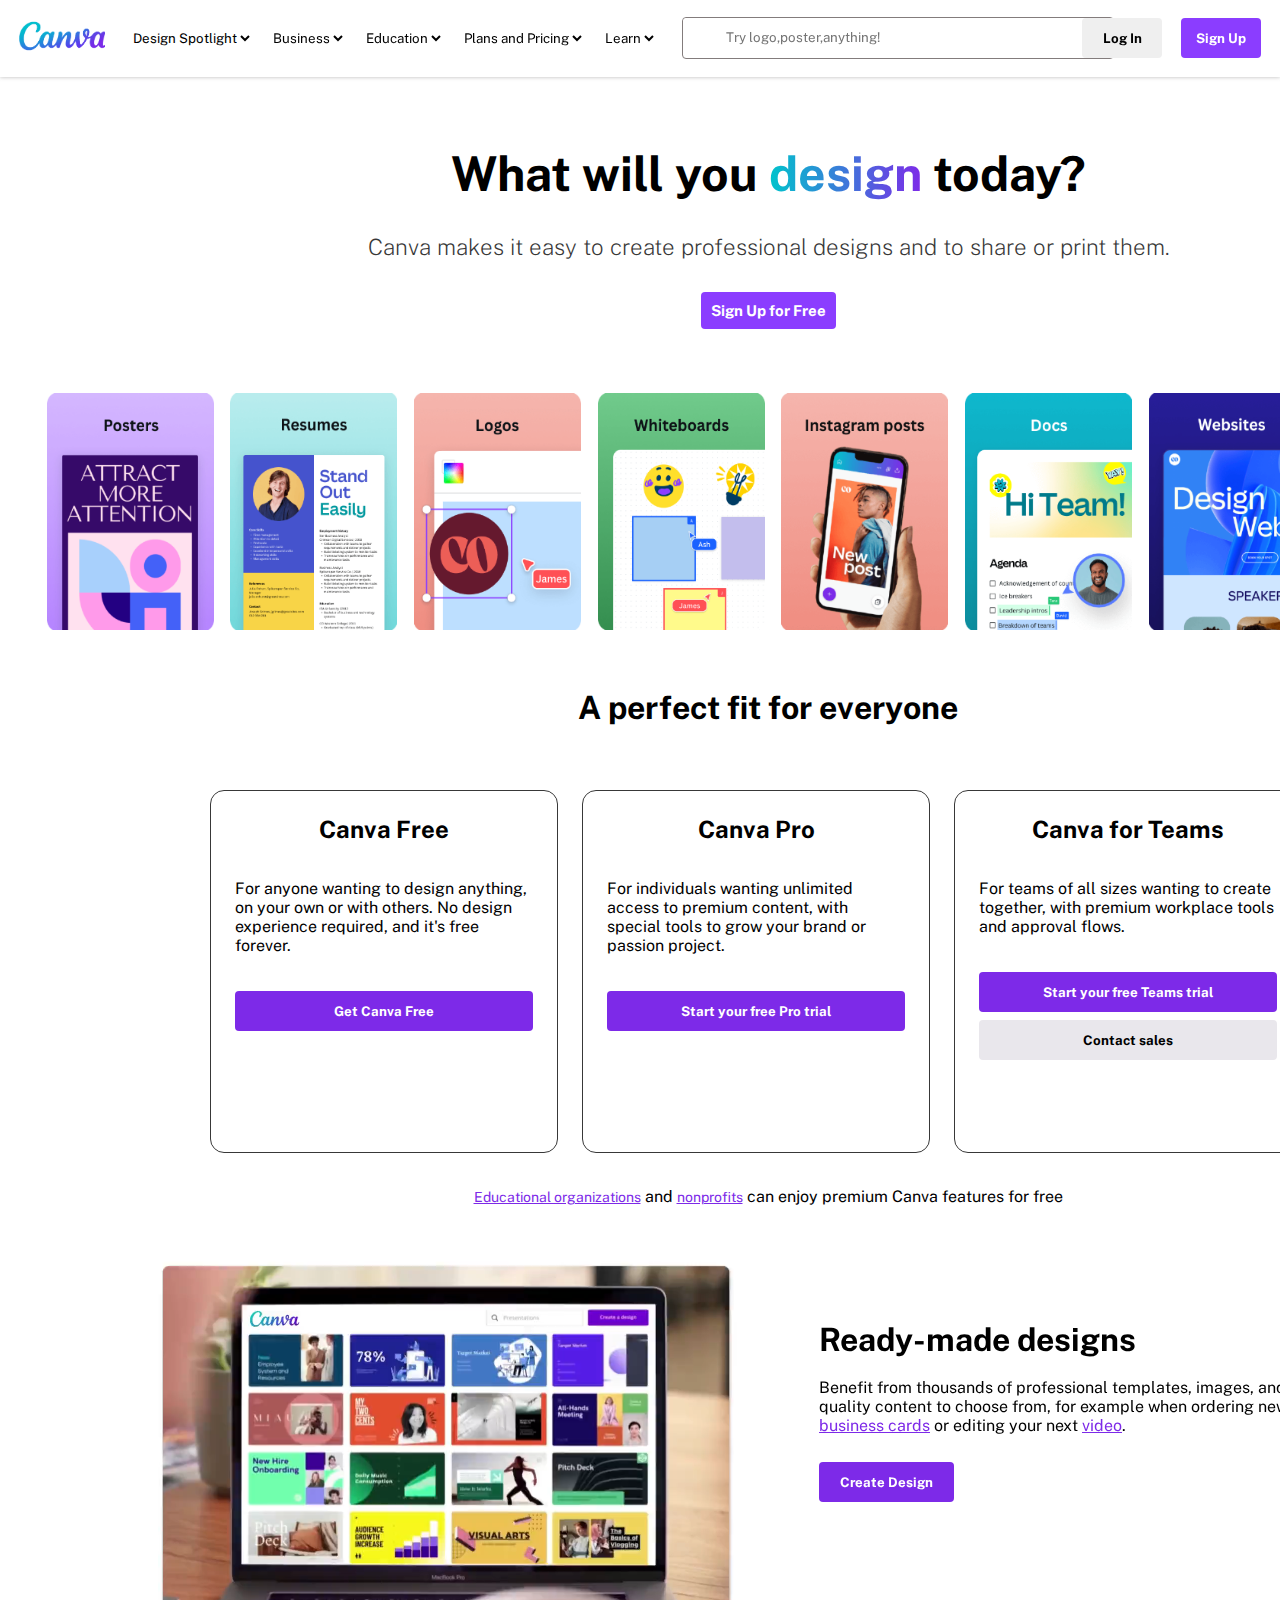
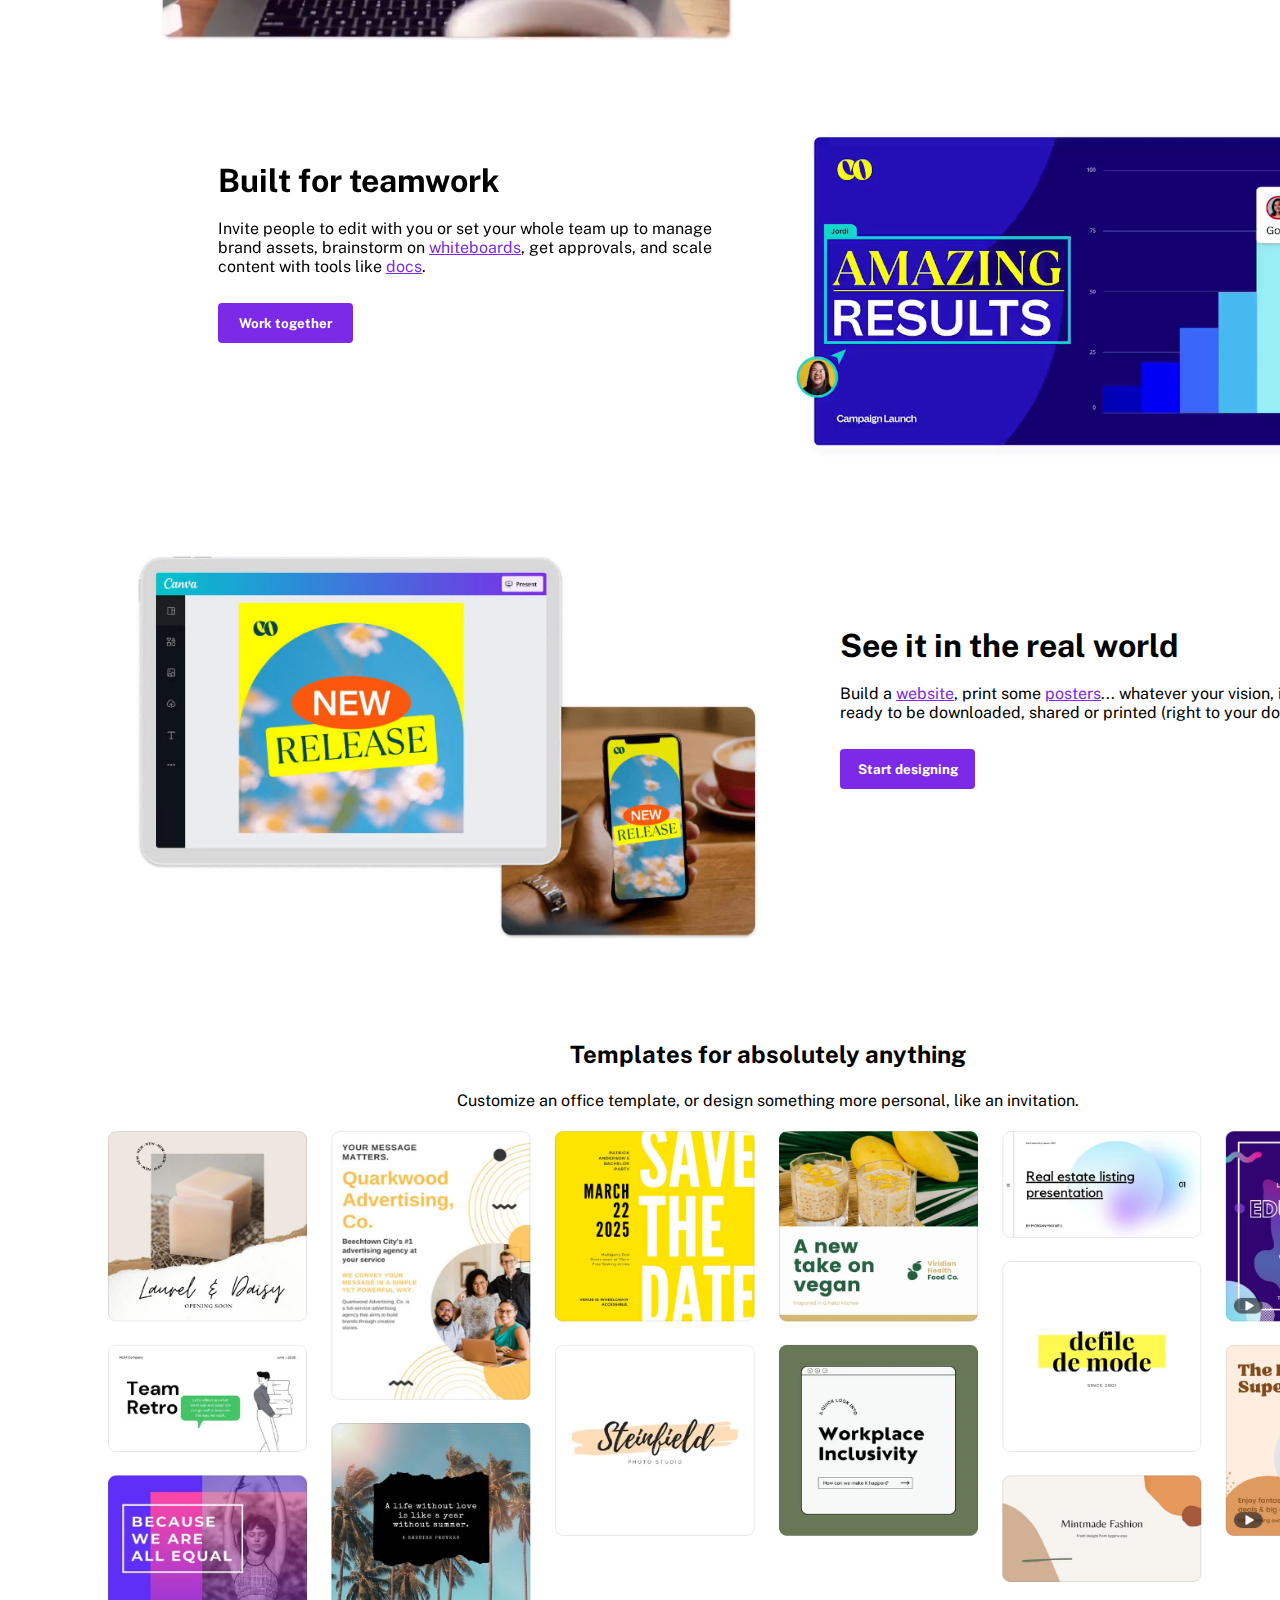
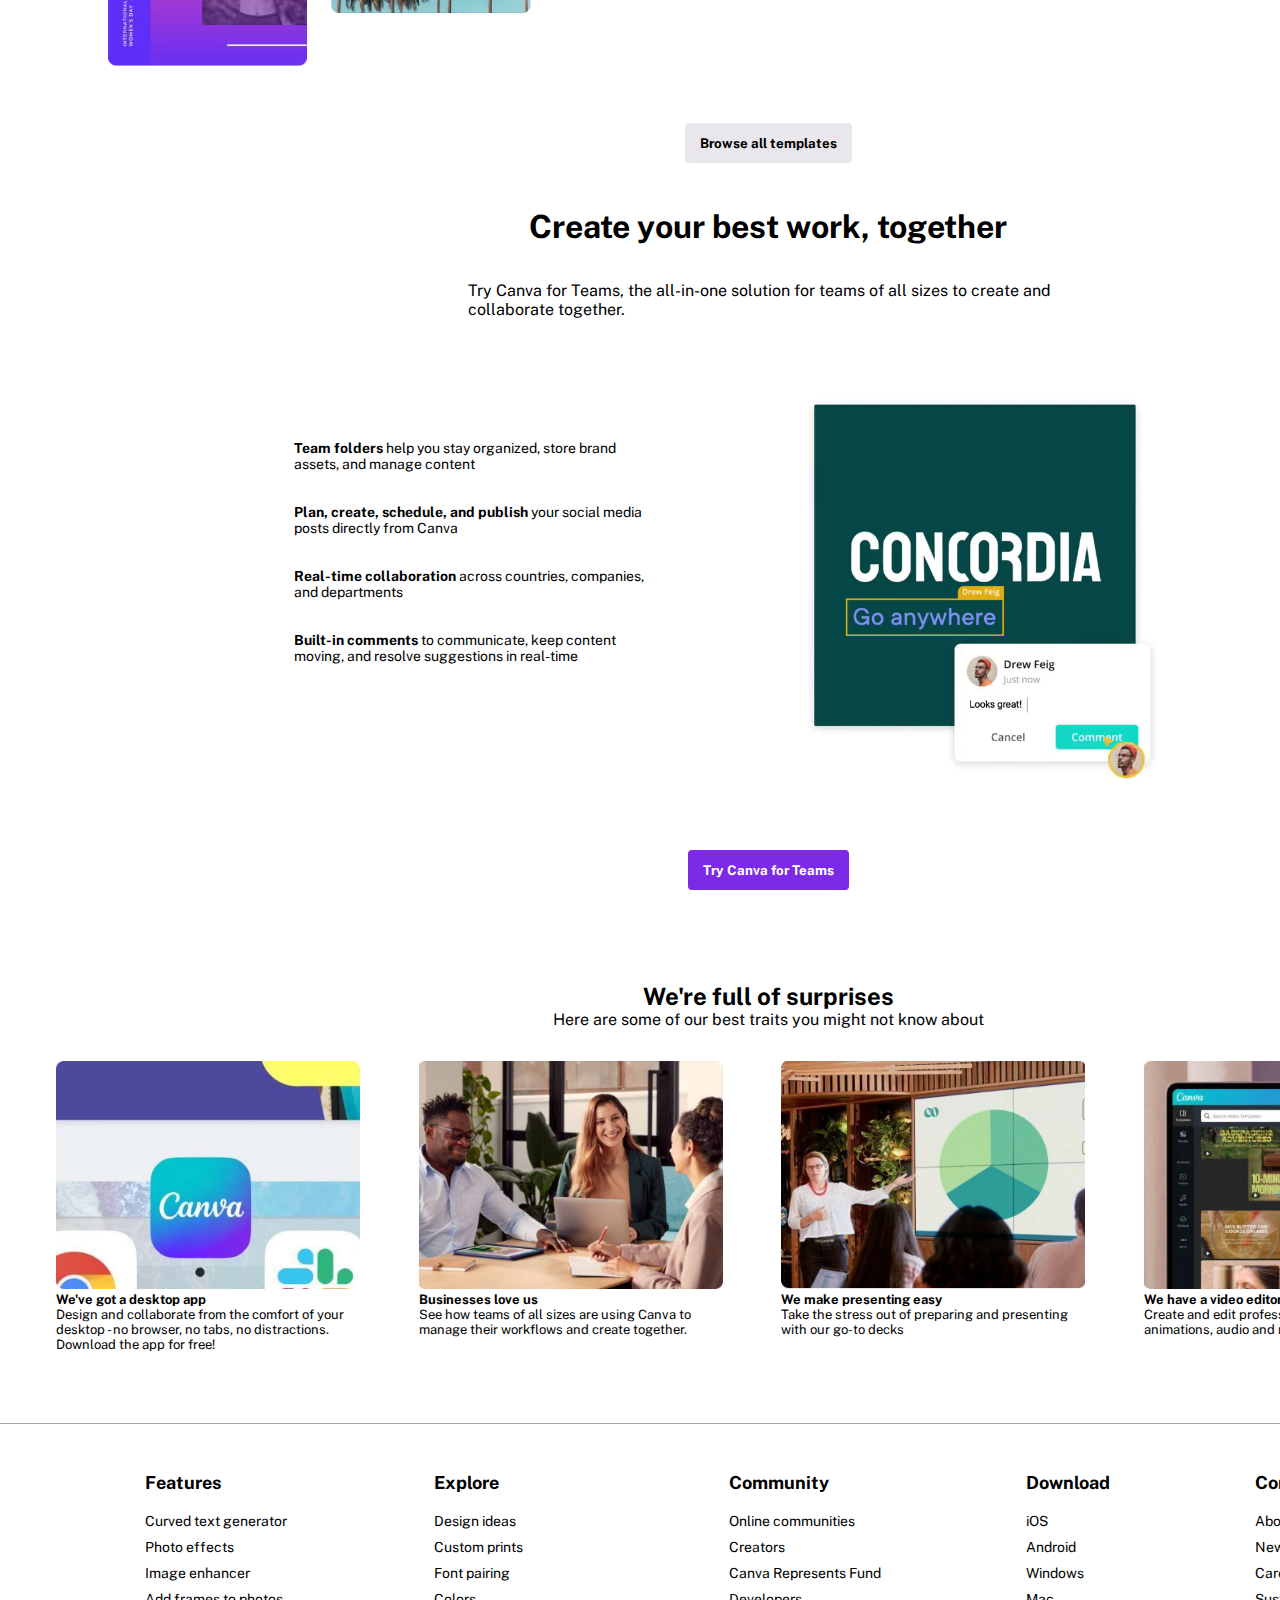
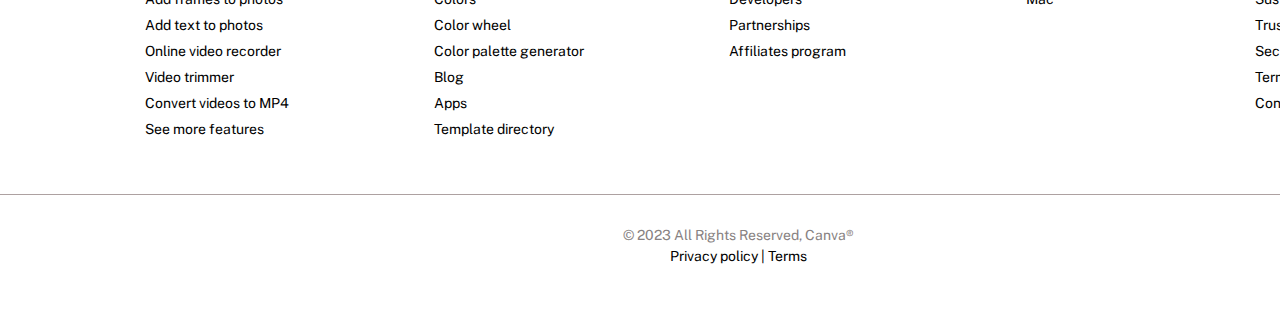
==== canva/Index.html @ d854a6c0 "Update and rename canva2.html to Index.html" ====
<!DOCTYPE html>
<html lang="en">
<head>
    <meta charset="UTF-8">
    <meta name="viewport" content="width=device-width, initial-scale=1.0">
    <title>Free Design Tool: Presentations,Video,Social Media | Canva</title>
    <link rel="icon" href="Canva_icon.png">
    <link rel="stylesheet" href="canva2.css">
    <link rel="stylesheet" href="navbar.css">
    <link rel="stylesheet" href="https://cdnjs.cloudflare.com/ajax/libs/font-awesome/6.4.0/css/all.min.css" integrity="sha512-iecdLmaskl7CVkqkXNQ/ZH/XLlvWZOJyj7Yy7tcenmpD1ypASozpmT/E0iPtmFIB46ZmdtAc9eNBvH0H/ZpiBw==" crossorigin="anonymous" referrerpolicy="no-referrer" />
    <link rel="preconnect" href="https://fonts.googleapis.com">
    <link rel="preconnect" href="https://fonts.gstatic.com" crossorigin>
    <link href="https://fonts.googleapis.com/css2?family=Public+Sans:wght@200;300" rel="stylesheet">
    <link href="https://cdn.jsdelivr.net/npm/bootstrap@5.3.2/dist/css/bootstrap.min.css" rel="stylesheet" integrity="sha384-T3c6CoIi6uLrA9TneNEoa7RxnatzjcDSCmG1MXxSR1GAsXEV/Dwwykc2MPK8M2HN" crossorigin="anonymous">
</head>
<body>

<header>
    <div class="nav-bar">
        <div class="nav-logo">
            <div class="logo"></div>
        </div>
        <div class="search-select ">
          <button class="selbtn"><select><option>Design Spotlight</option></select></button> 
           <button class="selbtn"><select><option>Business</option></select></button>
           <button class="selbtn"><select><option>Education</option></select></button>
           <button class="selbtn"><select><option>Plans and Pricing</option> </select></button>
          <button class="selbtn"><select> <option>Learn</option></select></button> 
           
        </div>

        <div class="nav-search border">
            <div class="search-icon">
                <i class="fa-solid fa-magnifying-glass"></i>
            </div>
            <form class="search" action="https://www.canva.com/design/play">
                <input type="text" class="search-input" placeholder="Try logo,poster,anything!" name="locale"/>
                </form>
            </div>
            <i class="fa-regular fa-circle-question fa-lg help"></i>
    
            
            <div class="buttons">
                <button class="btns btn1">Log In</button>
                <button class="btns btn2">Sign Up</button>
            </div>  
        </div>
</header>

<main>
    <div class="hero">
        <div class="hero-container">
        <div class="hero-msg">
            <h1>What will you <span class="design">design</span> today?</h1>
            <h3>Canva makes it easy to create professional designs and to share or print them.</h3>
            <button class=" signup">Sign Up for Free</button>
        </div>

        <div class="cards">
                 <div class="imgs">
                 <img src="1stcard.png"> 
                 <img src="2ndcard.png">
                 <img src="3card.png">
                 <img src="5thcard.png">
                 <img src="3rdlast.png">
                 <img src="4thcard.png">
                 <img src="4rthlast.png">
                 <img src="5thlast.png">
             </div>
          </div>
        </div>

        <!-- <div class="slide-container">
            <div class="slide-content">
                <div class="card-wrapper">
                    <div class="card">
                        <div class="image-content">
                            <span class="overlay"></span>
                            <div class="card-image">
                                <img src="" alt="" class="card-img">
                            </div>
                        </div>
                    </div>
                </div>
            </div>
        </div> -->

    </div>


        <div class="heading">
            <div class="perfect"><h2>A perfect fit for everyone</h2>  </div>
             
        
  
        <div class="main">
        <!-- <div class="cardo">
            <h6 class="card-title">Canva Free</h6>
            <div class="card-body">
              <p class="card-text">For anyone wanting to design anything, on your own or with others. No design experience required, and it's free forever.</p>
            </div>
            <button class="button but1">Get Canva Free</button></div>


            <div class="cardo">
                <h6 class="card-title"><i class="fa-solid fa-crown" style="color: #ecbc36;"></i> Canva Pro</h6>
                <div class="card-body">
                  <p class="card-text">For individuals wanting unlimited access to premium content, with special tools to grow your brand or passion project.</p>
                </div>
                 <button class="button but1 ">Start your free Pro trial</button> 
                </div> -->

                <div class="cardo" >
                    <h6 class="card-title"> Canva Free</h6>
                   
                    <div class="card-body">
                      <p class="card-text">For anyone wanting to design anything, on your own or with others. No design experience required, and it's free forever.</p>
                    </div>
                    <button class="button btn3">Get Canva Free</button>
                    <button class="btn4"style="display: none;">Contact sales</button>
                </div>


                 <div class="cardo" >
                    <h6 class="card-title"><i class="fa-solid fa-crown" style="color: #ecbc36;"></i> Canva Pro</h6>
                    
                    <div class="card-body">
                      <p class="card-text">For individuals wanting unlimited access to premium content, with special tools to grow your brand or passion project.</p>
                    </div>
                    <button class="button btn3">Start your free Pro trial</button>
                    <button class="btn4" style="display: none;">Contact sales</button>
                </div>


                <div class="cardo" >
                    <h6 class="card-title"><i class="fa-solid fa-crown" style="color: #ecbc36;"></i> Canva for Teams</h6>
                    
                    <div class="card-body">
                      <p class="card-text">For teams of all sizes wanting to create together, with premium workplace tools and approval flows.</p>
                    </div>
                    <button class="button btn3">Start your free Teams trial</button>
                    <button class="btn4">Contact sales</button>
                </div>
                    </div>
        </div>

        <div class="link">
            <a href="#" style="font-size: 14px;">Educational organizations</a> and <a href="#" style="font-size: 14px;">nonprofits</a> can enjoy premium Canva features for free</a>
            </div>

        
        <div class="vid-crd-tag">
            <div class="vid-crd">
             <div class="video">
                 <video width="602" height="391" autoplay muted>
                     <source src="Ready-made designs.mp4" type="video/mp4">
                     <source src="Ready-made designs.ogg" type="video/ogg">
                   </video>
             </div>
             <div class="vid-card">
                 <h6 class="vid-card-title">Ready-made designs</h6>
                 <div class="vid-card-body">
                   <p class="vid-card-text">Benefit from thousands of professional templates, images, and quality content to choose from, for example when ordering new <a href="#">business cards</a> or editing your next <a href="#">video</a>.</p>
                   <button class="vid-btn">Create Design</button>
                 </div>
                 </div>
             </div>
             <div class="vid-crd">
                 <div class="vid-card">
                     <h6 class="vid-card-title">Built for teamwork</h6>
                     <div class="vid-card-body">
                       <p class="vid-card-text">Invite people to edit with you or set your whole team up to manage brand assets, brainstorm on <a href="#">whiteboards</a>, get approvals, and scale content with tools like <a href="#">docs</a>.</p>
                       <button class="vid-btn">Work together</button>
                     </div>
                     </div>
                     <div class="video">
                         <video width="600" height="388" autoplay muted>
                             <source src="Built for teamwork.mp4" type="video/mp4">
                             <source src="Built for teamwork.ogg" type="video/ogg">
                           </video>
                     </div>
                 </div>

                 <div class="vid-crd">
                    <div class="video">
                        <img src="benefits.png.png">
                    </div>
                    <div class="vid-card">
                        <h6 class="vid-card-title">See it in the real world</h6>
                        <div class="vid-card-body">
                          <p class="vid-card-text">Build a <a href="#">website</a>, print some <a href="#">posters</a>... whatever your vision, it's ready to be downloaded, shared or printed (right to your door!).</p>
                          <button class="vid-btn">Start designing</button>
                        </div>
                        </div></div>
             </div>

             <div class="gallery">
                <h6 class="vid-card-title gal">Templates for absolutely anything</h6>
                <p>Customize an office template, or design something more personal, like an invitation.</p>

                <img src="gallery.png">
                <button class="browse">Browse all templates</button>
                
             </div>

             <div class="best">
                <div class="first">
                <div class="head"><h2 style="margin-bottom: 0px;">Create your best work, together</h2>
                    <p class="card-body">Try Canva for Teams, the all-in-one solution for teams of all sizes to create and collaborate together.</p>
                </div>
                </div>


                <div class="vid-crd">
                    <div class="un-ord">
                        <div class="icon list">
                       <p><i class="fa-regular fa-folder-closed fa-lg"></i></p>
                        <ul ><b>Team folders</b> help you stay organized, store brand assets, and manage content</ul>
                        </div>
                        <div class="icon list">
                           <p><i class="fa-solid fa-mobile-screen-button fa-xl"></i></p>
                           <ul><b>Plan, create, schedule, and publish </b>your social media posts directly from Canva</ul>
                        </div>
                        <div class="icon list">
                           <p style="font-size: 20px;"><i class="fa-solid fa-user-plus fa-sm"></i></p>
                        <ul ><b>Real-time collaboration</b> across countries, companies, and departments</ul>
                        </div>
                        <div class="icon list">
                           <p><i class="fa-regular fa-comment fa-lg"></i></p>
                           <ul><b>Built-in comments</b> to communicate, keep content moving, and resolve suggestions in real-time</ul>
                        </div>
                        </div>
                        
                        <div class="vid1">
                            <video width="628" height="464" autoplay muted>
                                <source src="concordia.mp4" type="video/mp4">
                              </video>
                        </div>
                    </div>
                    <div class="but"><button class="teams">Try Canva for Teams</button></div>
             </div>
             <div class="last">
                <h6>We're full of surprises</h6>
                <p class="last-card-body">Here are some of our best traits you might not know about</p>            
                <div class="last-crd">
                        <div class="imgs">
                        <div class="pics">
                            <img src="lastpic1.png">
                            <div class="picttitle"><b>We've got a desktop app</b></div>
                            <div class="picbody">Design and collaborate from the comfort of your desktop - no browser, no tabs, no distractions. Download the app for free!</div>
                        </div>
                        <div class="pics">
                            <img src="lastpic2.png">
                            <div class="picttitle"><b>Businesses love us</b></div>
                            <div class="picbody">See how teams of all sizes are using Canva to manage their workflows and create together.</div>
                        </div>
                        <div class="pics">
                            <img src="lastpic3.png">
                            <div class="picttitle"><b>We make presenting easy</b></div>
                            <div class="picbody">Take the stress out of preparing and presenting with our go-to decks</div>
                        </div>
                        <div class="pics">
                            <img src="lastpic4.png">
                            <div class="picttitle"><b>We have a video editor</b></div>
                            <div class="picbody">Create and edit professional videos with easy animations, audio and more.</div>
                        </div>
                        </div>
                </div>
            </div>       
</main>

<footer>
    
    <div class="footerplanel">
        
        <div class="ul1">
        <ul>
            <p><b>Features</b></p>  
                    <a>Curved text generator</a>
                    <a>Photo effects</a>
                    <a>Image enhancer</a>
                    <a>Add frames to photos</a>
                    <a>Add text to photos</a>
                    <a>Online video recorder</a>
                    <a>Video trimmer</a>
                    <a>Convert videos to MP4</a>
                    <a>See more features</a>
                    
        </ul>
    </div>
    <div class="ul2">
        <ul>
            <p><b>Explore</b></p>
            <a>Design ideas</a>
            <a>Custom prints</a>
            <a>Font pairing</a>
            <a>Colors</a>
            <a>Color wheel</a>
            <a>Color palette generator</a>
            <a>Blog</a>
            <a>Apps</a>
            <a>Template directory</a>
            <a></a>
        </ul>
    </div>

        <div class="ul3">
        <ul>
            <p><b>Community</b></p>
            <a>Online communities</a>
            <a>Creators</a>
            <a>Canva Represents Fund</a>
            <a>Developers</a>
            <a>Partnerships</a>
            <a>Affiliates program</a>
            
        </ul>
    </div>

        <div class="ul4">
        <ul>
            <p><b>Download</b></p>
            <a>iOS</a>
            <a>Android</a>
            <a>Windows</a>
            <a>Mac</a>
        </ul>
    </div>

        <div class="ul5">
        <ul>
            <p><b>Company</b></p>
            <a>About</a>
            <a>Newsroom</a>
            <a>Careers</a>
            <a>Sustainability</a>
            <a>Trust Center</a>
            <a>Security</a>
            <a>Terms and Privacy</a>
            <a>Contact Sales</a>
        </ul>
    </div>
    </div>

    <div class="copyright">
        <p class="emh">© 2023 All Rights Reserved, Canva®</p>
        <p>Privacy policy | Terms</p>
    </div>
    
</footer>
    <!-- <script src="javas.js"></script>
    <script src="https://cdn.jsdelivr.net/npm/bootstrap@5.3.2/dist/js/bootstrap.bundle.min.js" integrity="sha384-C6RzsynM9kWDrMNeT87bh95OGNyZPhcTNXj1NW7RuBCsyN/o0jlpcV8Qyq46cDfL" crossorigin="anonymous"></script> -->
</body>
</html>
---- canva/canva2.css ----
*{  
    margin: 0;
    font-family: 'Public Sans', sans-serif;
    
}

body{
    display: grid;
    /* grid-template-rows: 70px 100%;  */
}


main{
   margin: 130px 0 0;
    padding: 0 30px;
    height: 4493px;
    width: 100%;
    align-items: center;
    display: flex;
    flex-direction: column;
    /*flex-wrap: nowrap; */
    justify-content: center;
   
    
}
.hero{
    height: 30rem;
    width: 100%;
    background-color: white;
    /* display: flex; */
    flex-wrap: nowrap;
    justify-items:center;
    justify-content:center;
    align-items:center;
    text-align: center;
    margin-bottom: 64px;
}

.hero-container{
    height: 29rem;
    width: 100%;
   
}

.hero-msg{
    color: black;
    display: block;
    height: 184px;
    /* width: 936px; */
    margin:0px 220px 32px ;
    padding: 0px 30px;
    align-self: center;
    align-items: center;
    justify-content:center;
    text-align: center;
}

h1{
    font-size: 3rem;
    margin-bottom: 2rem;
    
}

h3{
    color: #383838;
    font-weight: 200;
    font-size: 1.4rem;
}

.design{
   background: linear-gradient(90deg,#00c4cc,#7d2ae8);
   background-clip:unset;
   -webkit-background-clip: text;
   -webkit-text-fill-color:transparent;
    
}

.signup{
    margin-top: 2rem;
    color: #fff;
    background-color: #8B3Dff;
    border: none;
    /* height: 44px; */
    text-align:center;
    /* align-items: center; */
    /* width: 120px; */
    border-radius: 4px;
    font-weight: 700;
    font-size: 15px;
    padding: 10px;

}

.cards img{
    height: 237px;
    width: 167px;
    margin-left: 10px;
    margin-top: 2rem;
   
}
.heading{
   height: 442px;
    /* width: 1288px; */
    margin: 0;
    justify-content: center;
    align-items: center;
}
.perfect{
    margin-bottom: 4rem;
}
h2{
    font-size: 32px;
    font-weight: 700;
    text-align: center;
    
}

.main{
    width: 100%;
    display: flex;
    justify-content:center;
    margin-bottom: 0;
}

.cardo{
    height: 313px;
    width: 297.7px;
    justify-content:flex-start;
    padding: 24px;
    border: 1px solid #383838;
    border-radius: 14px;
    margin-right: 24px;
}



h6{
    font-size: 1.5rem;
    font-weight: 700;
    text-align: center;
}

.card-body{
    padding: 20px 0 20px;
    width: 100%;
    text-align:start;
    margin-top: 1rem;
}

.button{
    height: 2.5rem;
    color: #fff;
    font-weight: 700;
    background-color: #7d2ae8;
    border: none;
    border-radius: 4px;
}
.but1{
    width:auto;
}

.but2{
    width: 100%;
    
}
.btn3{
    margin-top: 1rem;
    width: 100%;
}

.btn4{
    height: 2.5rem;
    width: 100%;
    color: #000;
    font-weight: 700;
    background-color: #e9e7ec;
    border: none;
    border-radius: 4px;
    margin-top: 0.5rem;
}

.link{
    margin-top: 3.5rem;
    text-align: center;
}


.video{
    margin-top: 3rem;
}

.vid-crd{
    display: flex;
    justify-content:center;
    align-items: center;
  
}

.vid-card{
    align-self: center;
    margin-top: -2rem;
    padding:70px;
    justify-items: left;

}

.vid-card-title{
    font-size: 32px;
    font-weight: 700;
    text-align: left;
}
.vid-card-body{
    padding: 20px 0 0;
    width: 500px;
    text-align:left;
    font-size: 16px;
}

.vid-btn{
    height:40px;
    width: 135px;
    color: #fff;
    font-weight: 700;
    background-color: #7d2ae8;
    border: none;
    border-radius: 4px;
    margin-top: 1.7rem;

}


img{
    width: 644px;
    height: 419px;
}

a{
    color: #7d2ae8;
}

.gallery{
    height: 768.33px;
    width: 100%;
    justify-content: center;
    align-items: center;
    text-align: center;
    margin-top: 5rem;
}

.gal{
    font-size: 1.5rem;
    font-weight: 700;
    text-align: center;
    height: 37px;

}
.gallery p{
    line-height: 3rem;
}

.gallery img{
    height: 546px;
    width: 90%;
    padding: 0px 15px;
    align-self: center;
}
.browse{
    height: 2.5rem;
    margin-top: 3rem;
    color: #000;
    font-weight: 700;
    background-color: #e9e7ec;
    border: none;
    border-radius: 4px;
    padding: 0 15px;
}

.best{
   
    height: 694px;
    width: 1288px;
    justify-content: center;
    align-items: center;
    margin: 0px auto;
}

.head{
    width: 600px;
    height: 110px;
    margin: 0 344px 32px;
}

.list{
    margin-bottom: 2rem;
    align-self: center;
}
.un-ord{
    width: 400px;
    height: 320px;
}
ul{
    font-size: 14px;
}

.icon{
    display: flex;
    align-items: center;
}

.vid1 video{
    margin-bottom: 2rem;
}

.but{
    display: flex;
    justify-content: center;
    align-items: center;
}
.teams{
    
    height: 2.5rem;
    color: #fff;
    font-weight: 700;
    background-color: #7d2ae8;
    border: none;
    border-radius: 4px;
    padding: 0 15px;
}

.last{
    height: 426px;
    width: 100%;
    justify-content: center;
    align-items: center;
    text-align: center;
    margin-top: 5rem;
    
}

.last img{
    width:304px ;
    height: 228px;
}

.last p{
    padding-bottom: 2rem;
}

.imgs{
    display: flex;
    justify-content: space-evenly;
    
    
}

.pics{
    height: 60px;
    width: 304px;
    text-align: left;
    font-size: 13px;
    padding-right: 2rem;
}


/*Footer*/
.footerplanel{
    height: 370px; 
    display: flex;
    justify-content: space-evenly;
    border-top: 0.2px solid #ada1a1;
    border-bottom: 0.2px solid #ada1a1;
}

ul a{
    display: block;
    font-size: 14px;
    color: #000;
     margin-top: 10px;
}

ul p{
    padding: 48px 0 10px;
    font-size: 18px;
}

.copyright{
    height: 105px;
    margin-top: 2rem;
    text-align: center;
    font-size: 14px;
}

.emh{
    color: #888282;
    margin-bottom: 5px;
}
---- canva/navbar.css ----
.nav-bar{
    height: 75px;
    width: 100%;
    position: fixed;
    background-color: #fff;
    color: #000;
    display: flex;
    flex-direction: row;
    justify-content: center;
    align-items: center;
    justify-content: space-evenly;
    border-bottom: 2px solid transparent;
    box-shadow: 0 0.2px 4px #afadade1;
    z-index: 1;
}

.nav-logo{
    height: 26px;
    width: 86px;
   /* align-self:flex-start;
    justify-self:center;*/
    cursor: pointer;
    margin-bottom: 1.7rem;
}

.logo{
    background-image: url("Canva-logo.png");
    background-size: cover;
    height:50px ;
    width: 100%;
}



select{
    background-color: #fff;
    justify-content: center;
    text-align: center;
    border: none;
}

.selbtn{
    background-color: #fff;
    border: none;
}



.nav-search{
    display: flex;
    justify-content: start;
    height: 40px;
    width: 430px;
   /* border: 4px;
    border-top-right-radius: 4px;
     border-bottom-right-radius: 4px;*/
}
  
.search-icon{
    width: 45px;
    height: 36px;
    display: flex;
    justify-content: center;
    align-items: center;
    font-size: 1.2rem;
    background-color: #fff;
    color: #000;
    cursor: pointer;
    border-top-left-radius: 4px;
    border-bottom-left-radius: 4px;
}

.search{
    width: 100%;
}

.search-input{
    border: none;
    /*opacity: 0.9;*/
    width: 240px;
    height: 36px;
    border-top-right-radius: 4px;
    border-bottom-right-radius: 4px;
   
}

.border{
    border: 0.3px solid #837c7c;
    border-radius: 4px;
}

.buttons{
    display: flex;
    align-items: center;
    text-align: center;
    justify-content: space-evenly;
}
.help{
    margin-left: -2rem;
}

.btn1{
    width: 81px;
    margin-right: 1.2rem;
    margin-left: -2.3rem;
}

.btn2{
    width: 81px;
    color: #fff;
    background-color: #8B3Dff;
}

.btns{
    border: none;
    height: 2.5rem;
    width: 5rem;
    border-radius: 4px;
   font-weight: 700;
}
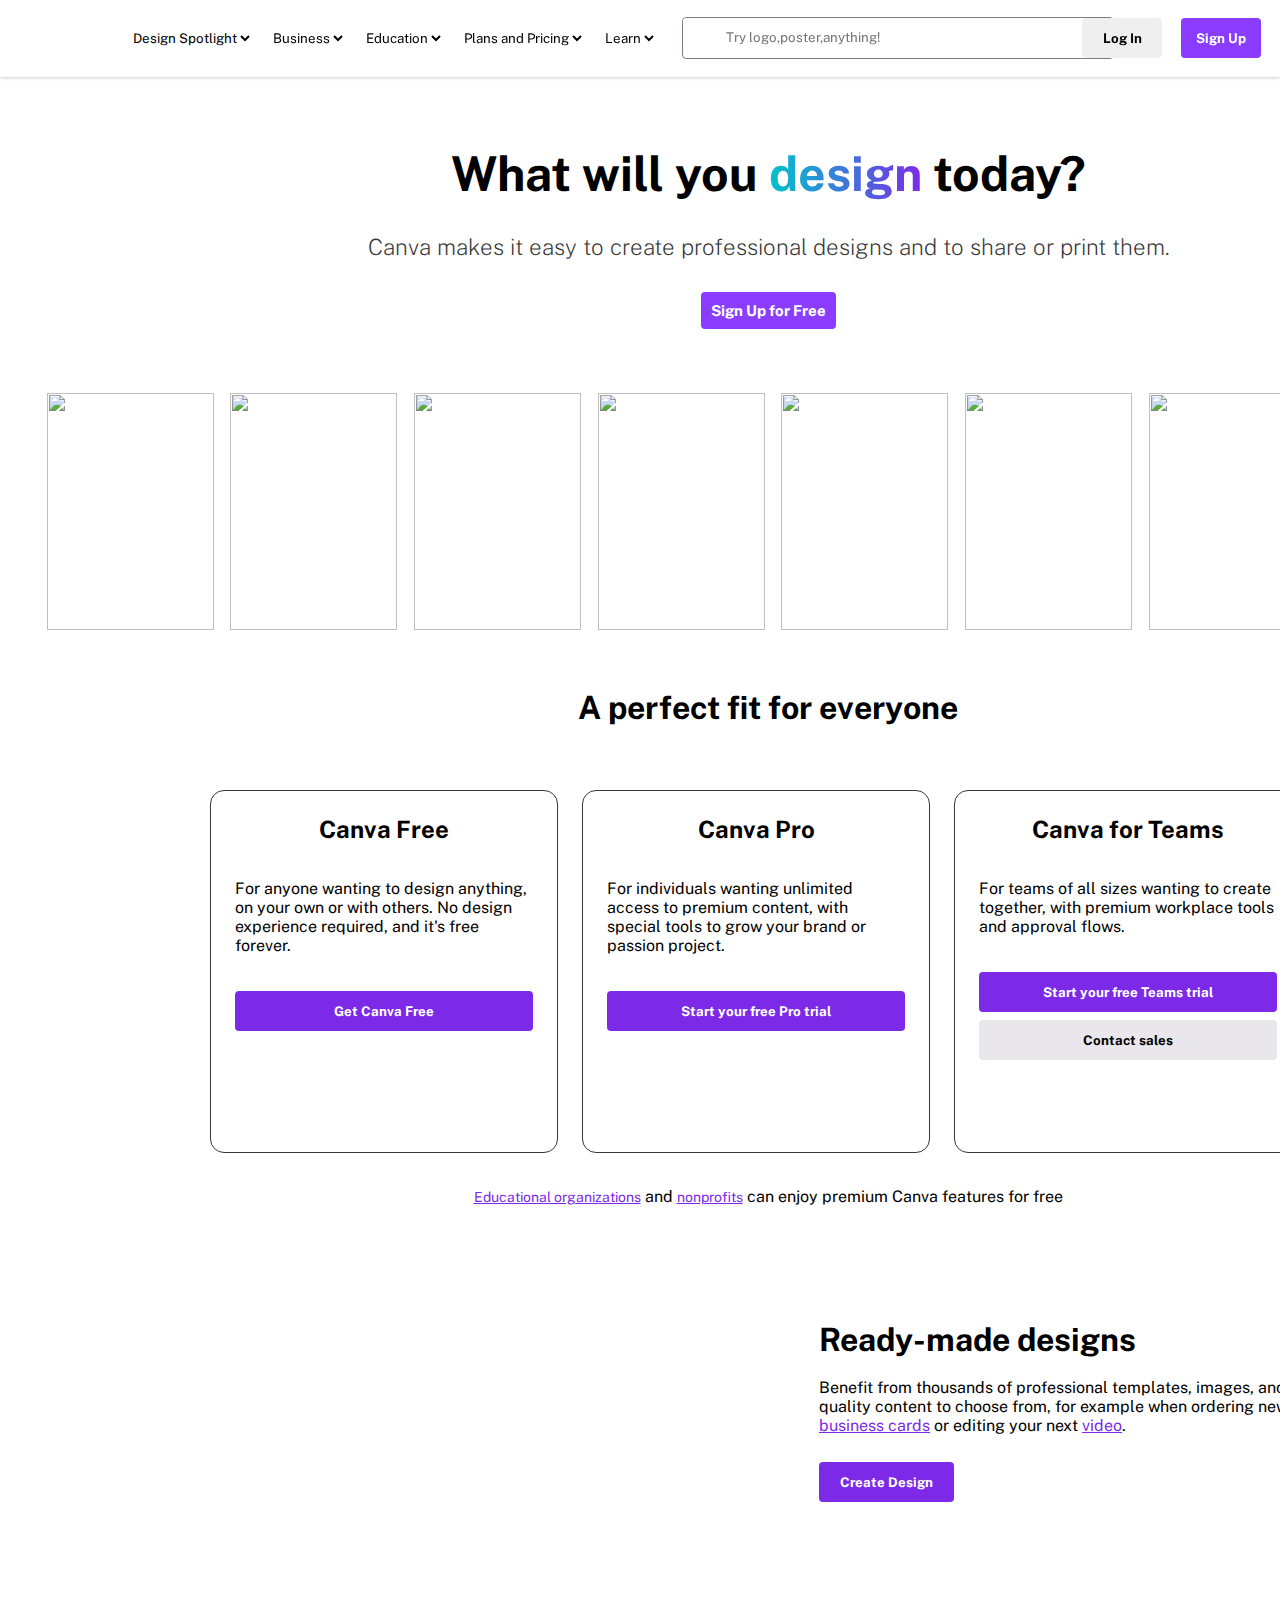
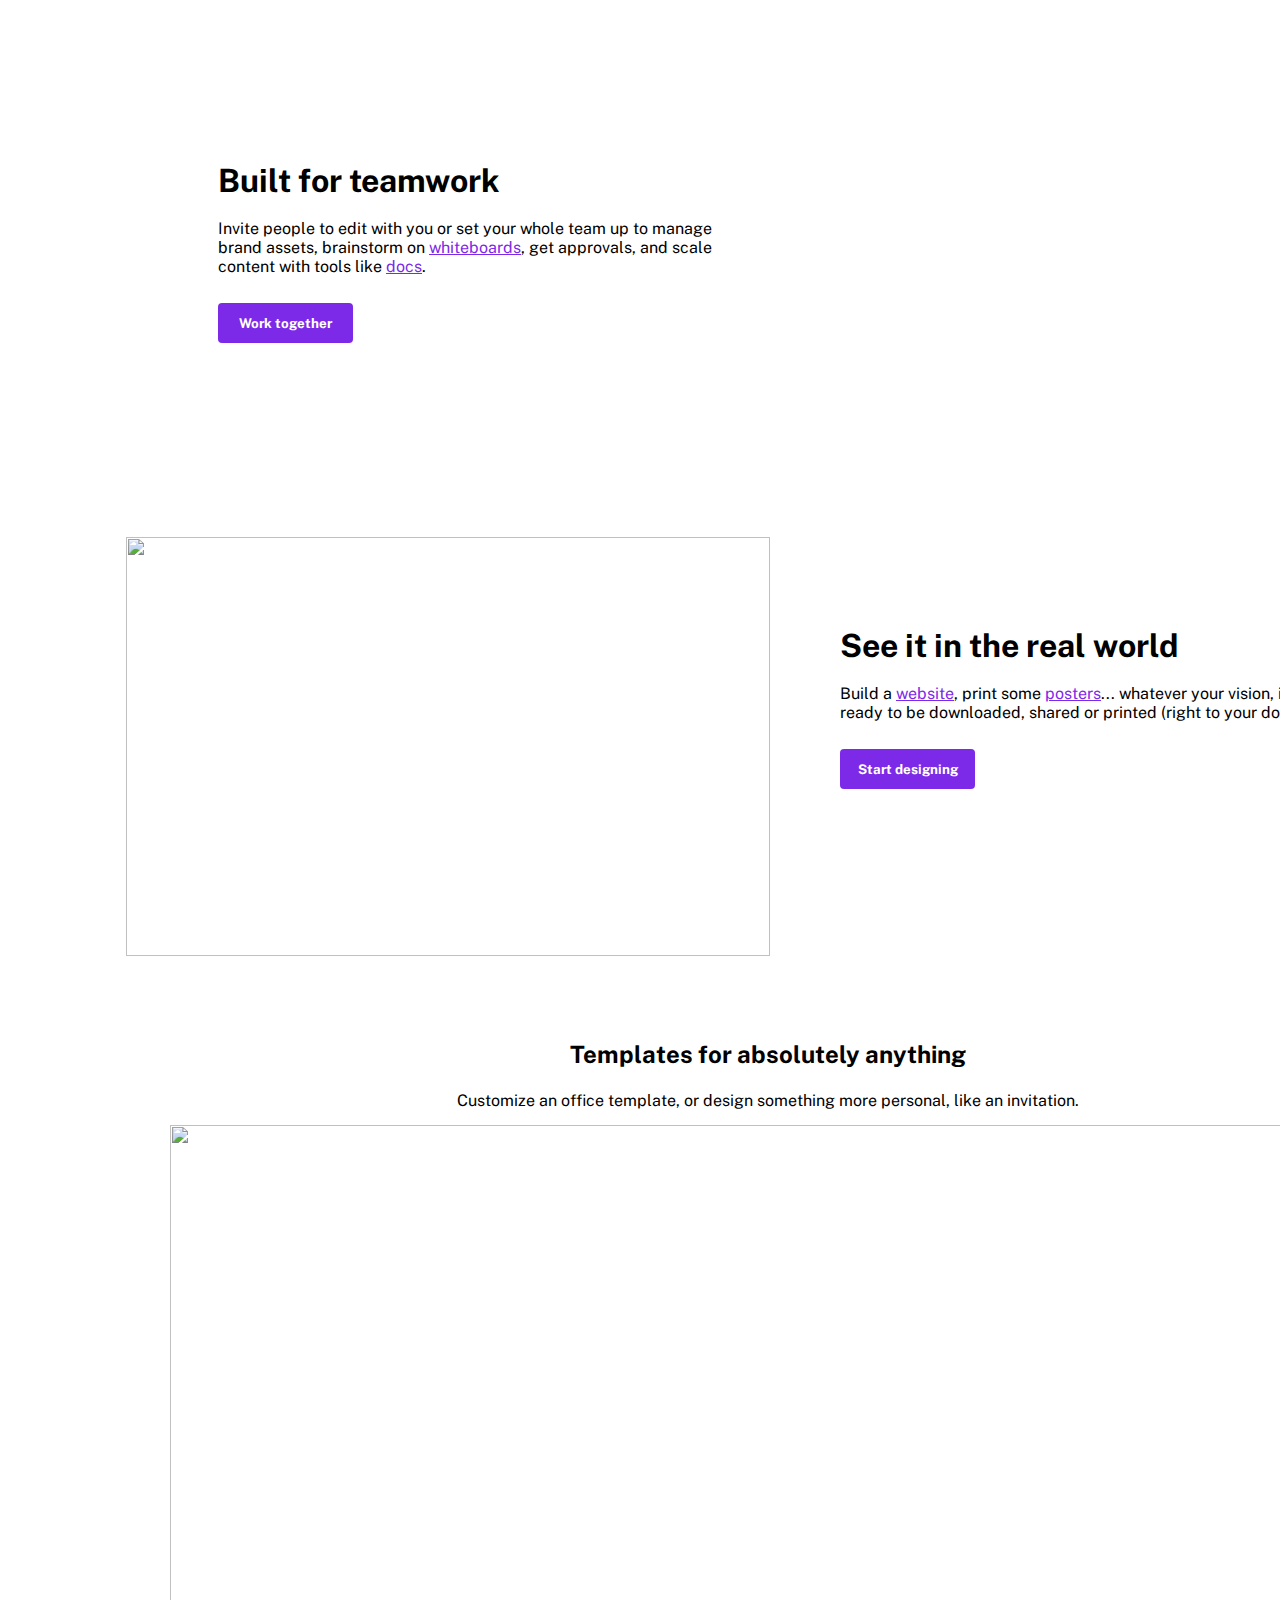
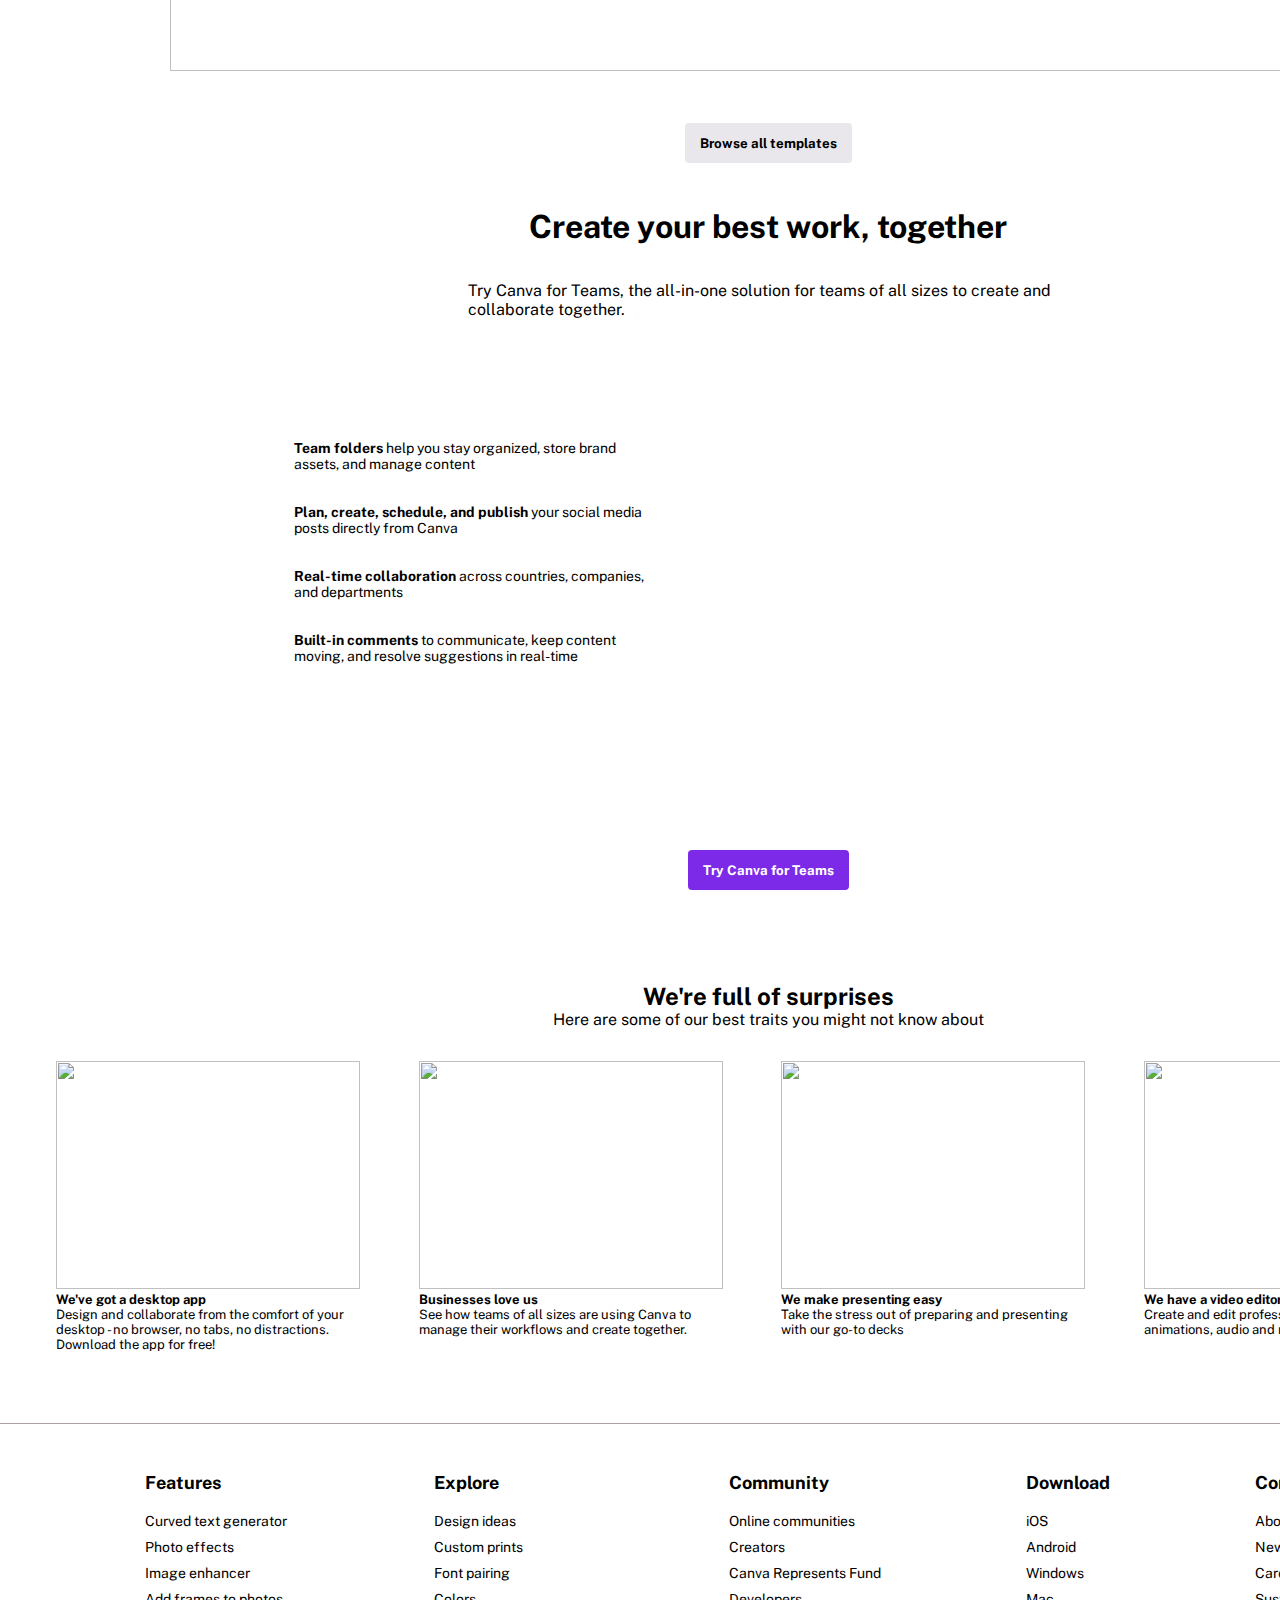
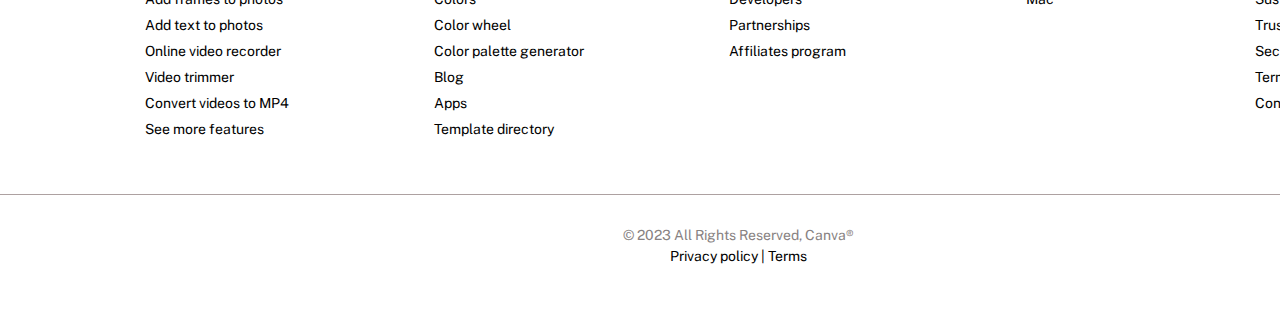
==== commit 5347562b: "Update Index.html" ====
--- a/canva/Index.html
+++ b/canva/Index.html
@@ -58,58 +58,24 @@
 
         <div class="cards">
                  <div class="imgs">
-                 <img src="1stcard.png"> 
-                 <img src="2ndcard.png">
-                 <img src="3card.png">
-                 <img src="5thcard.png">
-                 <img src="3rdlast.png">
-                 <img src="4thcard.png">
-                 <img src="4rthlast.png">
-                 <img src="5thlast.png">
+                 <img src="/images/1stcard.png"> 
+                 <img src="/images/2ndcard.png">
+                 <img src="/images/3card.png">
+                 <img src="/images/5thcard.png">
+                 <img src="/images/3rdlast.png">
+                 <img src="/images/4thcard.png">
+                 <img src="/images/4rthlast.png">
+                 <img src="/images/5thlast.png">
              </div>
           </div>
         </div>
-
-        <!-- <div class="slide-container">
-            <div class="slide-content">
-                <div class="card-wrapper">
-                    <div class="card">
-                        <div class="image-content">
-                            <span class="overlay"></span>
-                            <div class="card-image">
-                                <img src="" alt="" class="card-img">
-                            </div>
-                        </div>
-                    </div>
-                </div>
-            </div>
-        </div> -->
-
     </div>
 
 
         <div class="heading">
             <div class="perfect"><h2>A perfect fit for everyone</h2>  </div>
              
-        
-  
         <div class="main">
-        <!-- <div class="cardo">
-            <h6 class="card-title">Canva Free</h6>
-            <div class="card-body">
-              <p class="card-text">For anyone wanting to design anything, on your own or with others. No design experience required, and it's free forever.</p>
-            </div>
-            <button class="button but1">Get Canva Free</button></div>
-
-
-            <div class="cardo">
-                <h6 class="card-title"><i class="fa-solid fa-crown" style="color: #ecbc36;"></i> Canva Pro</h6>
-                <div class="card-body">
-                  <p class="card-text">For individuals wanting unlimited access to premium content, with special tools to grow your brand or passion project.</p>
-                </div>
-                 <button class="button but1 ">Start your free Pro trial</button> 
-                </div> -->
-
                 <div class="cardo" >
                     <h6 class="card-title"> Canva Free</h6>
                    
@@ -183,7 +149,7 @@
 
                  <div class="vid-crd">
                     <div class="video">
-                        <img src="benefits.png.png">
+                        <img src="/images/benefits.png.png">
                     </div>
                     <div class="vid-card">
                         <h6 class="vid-card-title">See it in the real world</h6>
@@ -233,7 +199,7 @@
                         
                         <div class="vid1">
                             <video width="628" height="464" autoplay muted>
-                                <source src="concordia.mp4" type="video/mp4">
+                                <source src="/images/concordia.mp4" type="video/mp4">
                               </video>
                         </div>
                     </div>
@@ -245,22 +211,22 @@
                 <div class="last-crd">
                         <div class="imgs">
                         <div class="pics">
-                            <img src="lastpic1.png">
+                            <img src="/images/lastpic1.png">
                             <div class="picttitle"><b>We've got a desktop app</b></div>
                             <div class="picbody">Design and collaborate from the comfort of your desktop - no browser, no tabs, no distractions. Download the app for free!</div>
                         </div>
                         <div class="pics">
-                            <img src="lastpic2.png">
+                            <img src="/images/lastpic2.png">
                             <div class="picttitle"><b>Businesses love us</b></div>
                             <div class="picbody">See how teams of all sizes are using Canva to manage their workflows and create together.</div>
                         </div>
                         <div class="pics">
-                            <img src="lastpic3.png">
+                            <img src="/images/lastpic3.png">
                             <div class="picttitle"><b>We make presenting easy</b></div>
                             <div class="picbody">Take the stress out of preparing and presenting with our go-to decks</div>
                         </div>
                         <div class="pics">
-                            <img src="lastpic4.png">
+                            <img src="/images/lastpic4.png">
                             <div class="picttitle"><b>We have a video editor</b></div>
                             <div class="picbody">Create and edit professional videos with easy animations, audio and more.</div>
                         </div>
